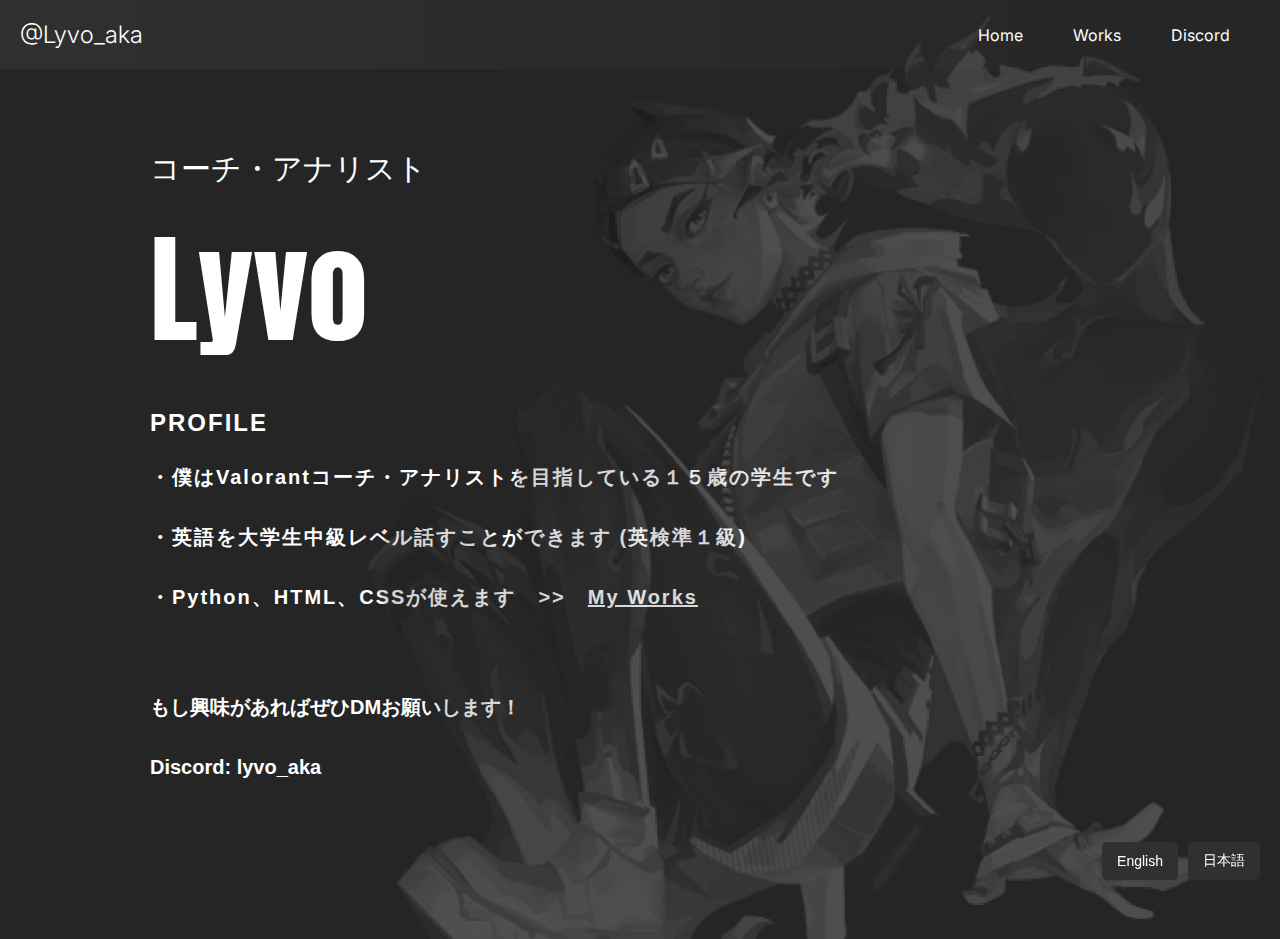
==== index_jp.html @ d88fb712 "1" ====
<!DOCTYPE html>
<html lang="ja">
<head>
    <meta charset="UTF-8">
    <meta name="viewport" content="width=device-width, initial-scale=1.0">
    <title>Lyvo Portfolio</title>
    <link rel="stylesheet" href="css/styles_jp.css">
    <link rel="stylesheet" href="https://cdnjs.cloudflare.com/ajax/libs/font-awesome/6.0.0/css/all.min.css">
    <link href="https://fonts.googleapis.com/css2?family=Anton&family=Inter:opsz,wght@14..32,100..900&display=swap" rel="stylesheet">
    <link href="https://fonts.googleapis.com/css2?family=Anton&family=Inter:ital,opsz,wght@0,14..32,100..900;1,14..32,100..900&family=Kosugi+Maru&display=swap" rel="stylesheet">
</head>
<body>

<header>
    <div class="logo">
        <h1>@Lyvo_aka</h1>
    </div>
    <nav>
        <ul class="nav-list">
            <li><a href="index_jp.html">Home</a></li>
            <li><a href="works_jp.html">Works</a></li>
            <li><a href="https://discord.gg/8MXKPpuD6g" class="link">Discord</a></li>
        </ul>
    </nav>
</header>

<div class="text">
    <div class="coach">
        <p>コーチ・アナリスト</p>
    </div>

    <div class="title">
        <p>Lyvo</p>
    </div>

    <section id="profile">
        <h5>PROFILE</h5>
        <p>・僕はValorantコーチ・アナリストを目指している１５歳の学生です
        <p>・英語を大学生中級レベル話すことができます (英検準１級)</p>
        <p>・Python、HTML、CSSが使えます　>>　<a href="works_jp.html" class="link">My Works</a></p>
    </section>

    <section id="contact">
        <p>もし興味があればぜひDMお願いします！</p>
        <p>Discord: lyvo_aka</p>
    </section>
    
    <div class="language-switch">
        <button><a href="index.html" class="link2">English</a></button>
        <button><a href="index_jp.html" class="link2">日本語</a></button>
    </div>

    <script src="js/script.js"></script>

    <img src="Clove.png" alt="clove" class="responsive-img">

</div>
</body>
</html>
---- css/styles_jp.css ----
body {
    background-color: #252525;
    margin: 0;
    padding: 0;
    color: white;
    font-family: "Kosugi Maru", sans-serif;
}

header {
    display: flex;
    justify-content: space-between;
    align-items: center;
    background: linear-gradient(to right, #303030, #252525);
    color: white;
    padding: 20px;
    margin: 0;
}

.logo h1 {
    font-family: "Inter", serif;
    font-weight: 300;
    font-size: 24px;
    margin: 0;
}

.nav-list {
    list-style: none;
    display: flex;
    padding: 0;
    margin: 0;
    margin-right: 30px;
}

.nav-list li {
    z-index: 10;
    margin-left: 50px;
}

.nav-list a {
    font-family: "Inter", serif;
    color: white;
    text-decoration: none;
}

.nav-list a:hover {
    text-decoration: underline;
}

.coach {
    font-family: "Kosugi Maru", sans-serif;
    font-weight: 400;
    font-size: 30px;
    margin-left: 150px;
    margin-top: 100px;
    line-height: 0; 
    padding: 0; 
}

.title {
    font-family: "Anton", serif;
    font-weight: 400;
    font-size: 120px;
    margin-left: 150px;
    line-height: 0; 
    padding: 0; 
}

#profile {
    letter-spacing: 2px;
    color: #ffffff;
    font-family: "Kosugi Maru", sans-serif;
    margin-left: 150px;
}

#contact {
  font-family: "Kosugi Maru", sans-serif;
    margin: 70px;
    margin-left: 150px;
}

#profile h5 {
    font-weight: 700;
    font-size: 24px;
    margin-bottom: 10px;
}

#profile p, #contact p {
    font-weight: bold;
    font-size: 20px;
    line-height: 2;
}

.link {
    color: #ffffff; 
    text-decoration: underline; 
}

.responsive-img {
    max-width: 100%;
    height: auto; 
    display: block; 
    margin-left: auto;
    margin-right: 0;
    position: absolute; 
    right: 0; 
    top: 0;
    margin: 0;
    z-index: 1;
}

.language-switch {
    position: fixed;
    bottom: 20px;
    right: 20px;
    display: flex;
    gap: 10px;
    z-index: 5;
}

.language-switch button {
    background-color: #303030;
    color: white;
    border: none;
    padding: 10px 15px;
    cursor: pointer;
    font-size: 14px;
    border-radius: 5px;
    transition: background-color 0.3s ease;
}

.language-switch button:hover {
    background-color: #505050;
}

.link2 {
    color: white;   
    text-decoration: none; 
}

.link2:hover:hover {
    text-decoration: underline;
}
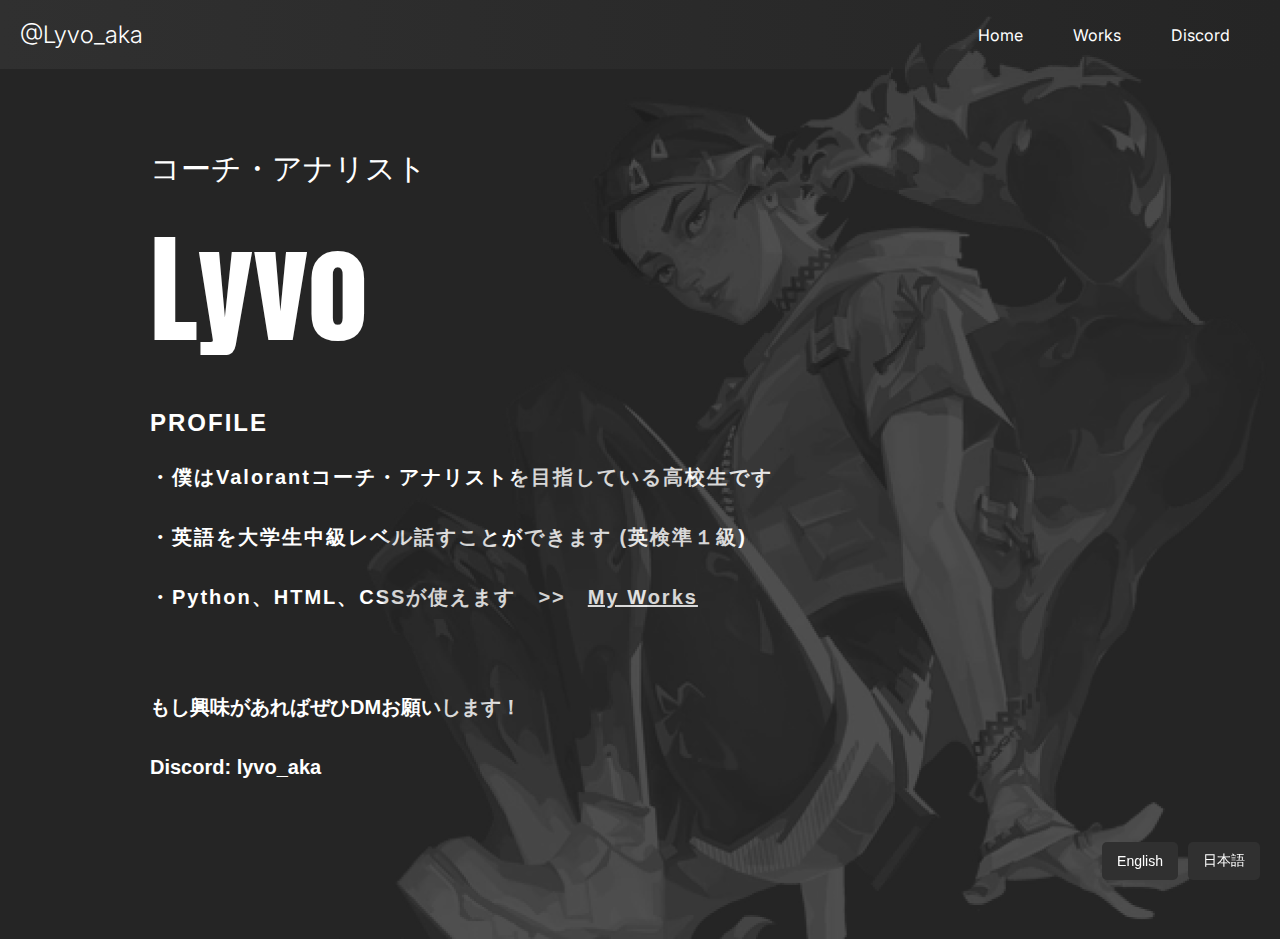
==== commit 7e36be17: "update" ====
--- a/index_jp.html
+++ b/index_jp.html
@@ -35,7 +35,7 @@
 
     <section id="profile">
         <h5>PROFILE</h5>
-        <p>・僕はValorantコーチ・アナリストを目指している１５歳の学生です
+        <p>・僕はValorantコーチ・アナリストを目指している高校生です
         <p>・英語を大学生中級レベル話すことができます (英検準１級)</p>
         <p>・Python、HTML、CSSが使えます　>>　<a href="works_jp.html" class="link">My Works</a></p>
     </section>
